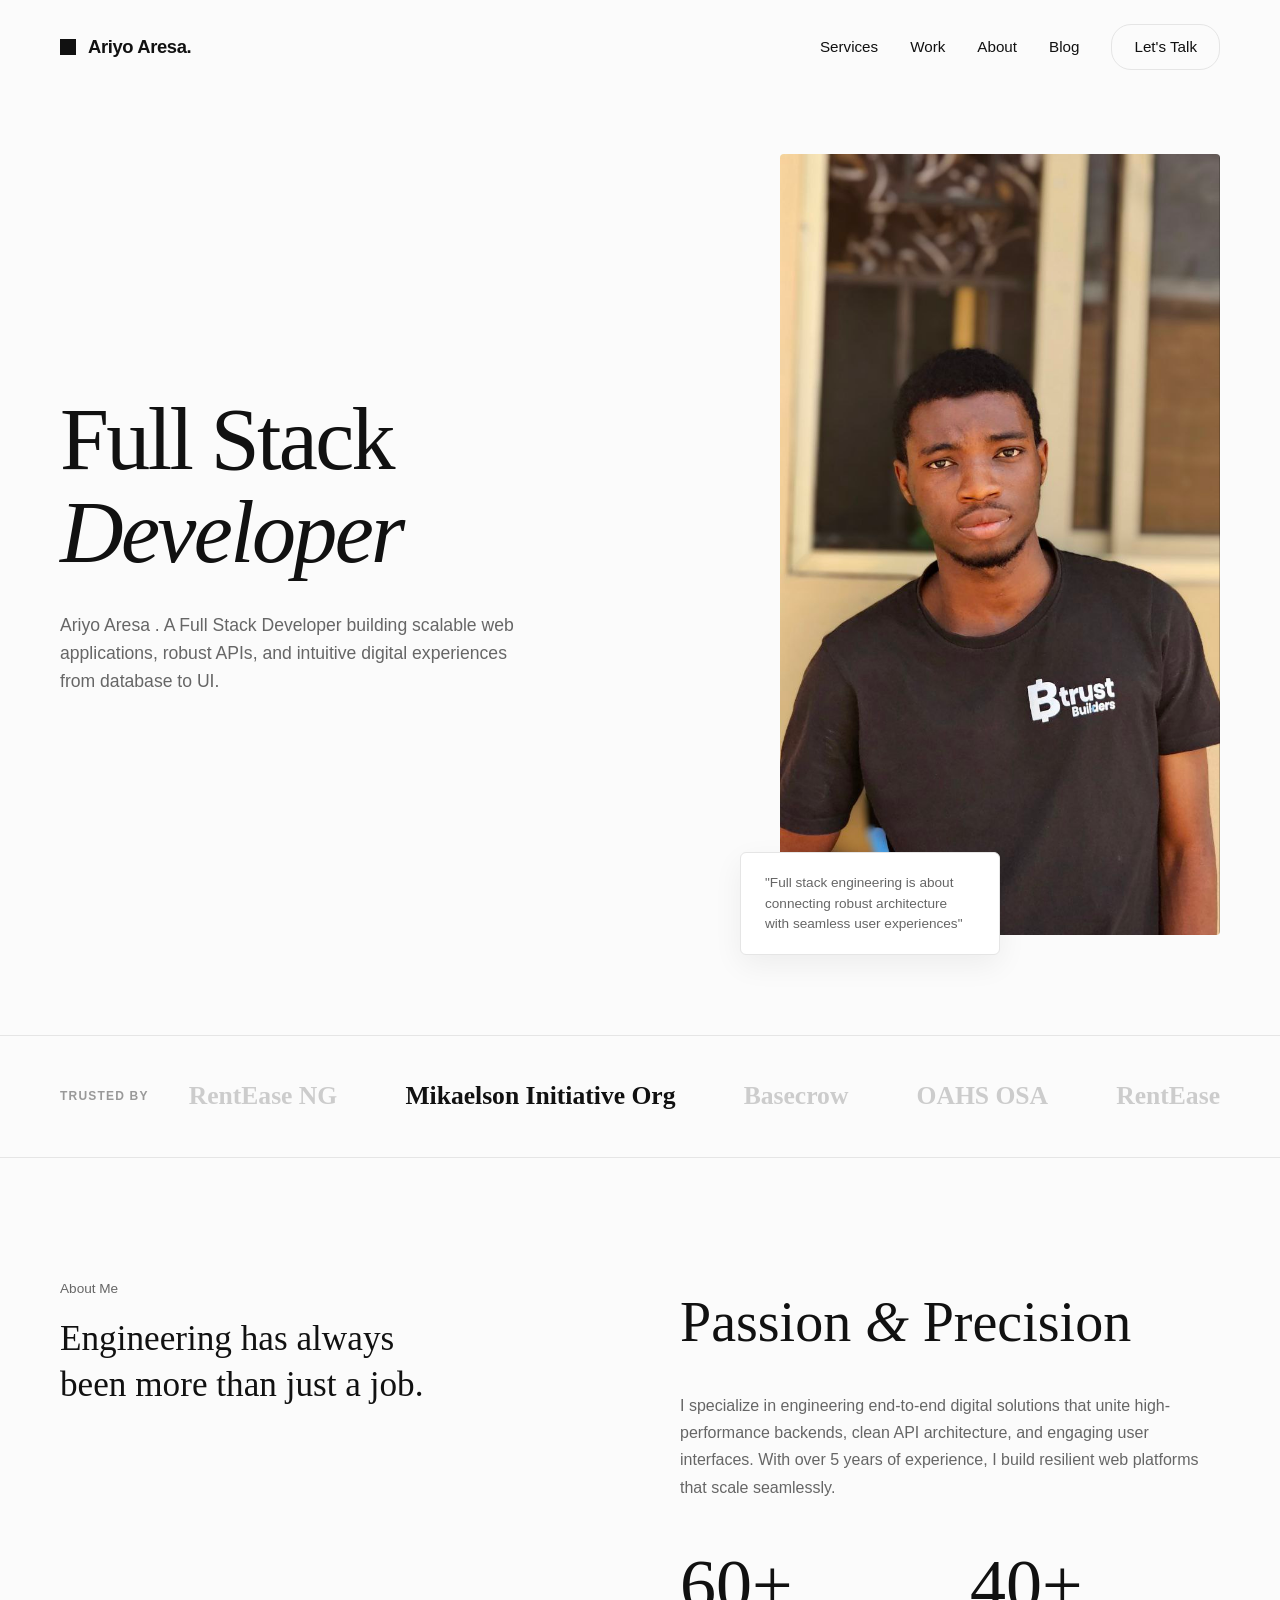
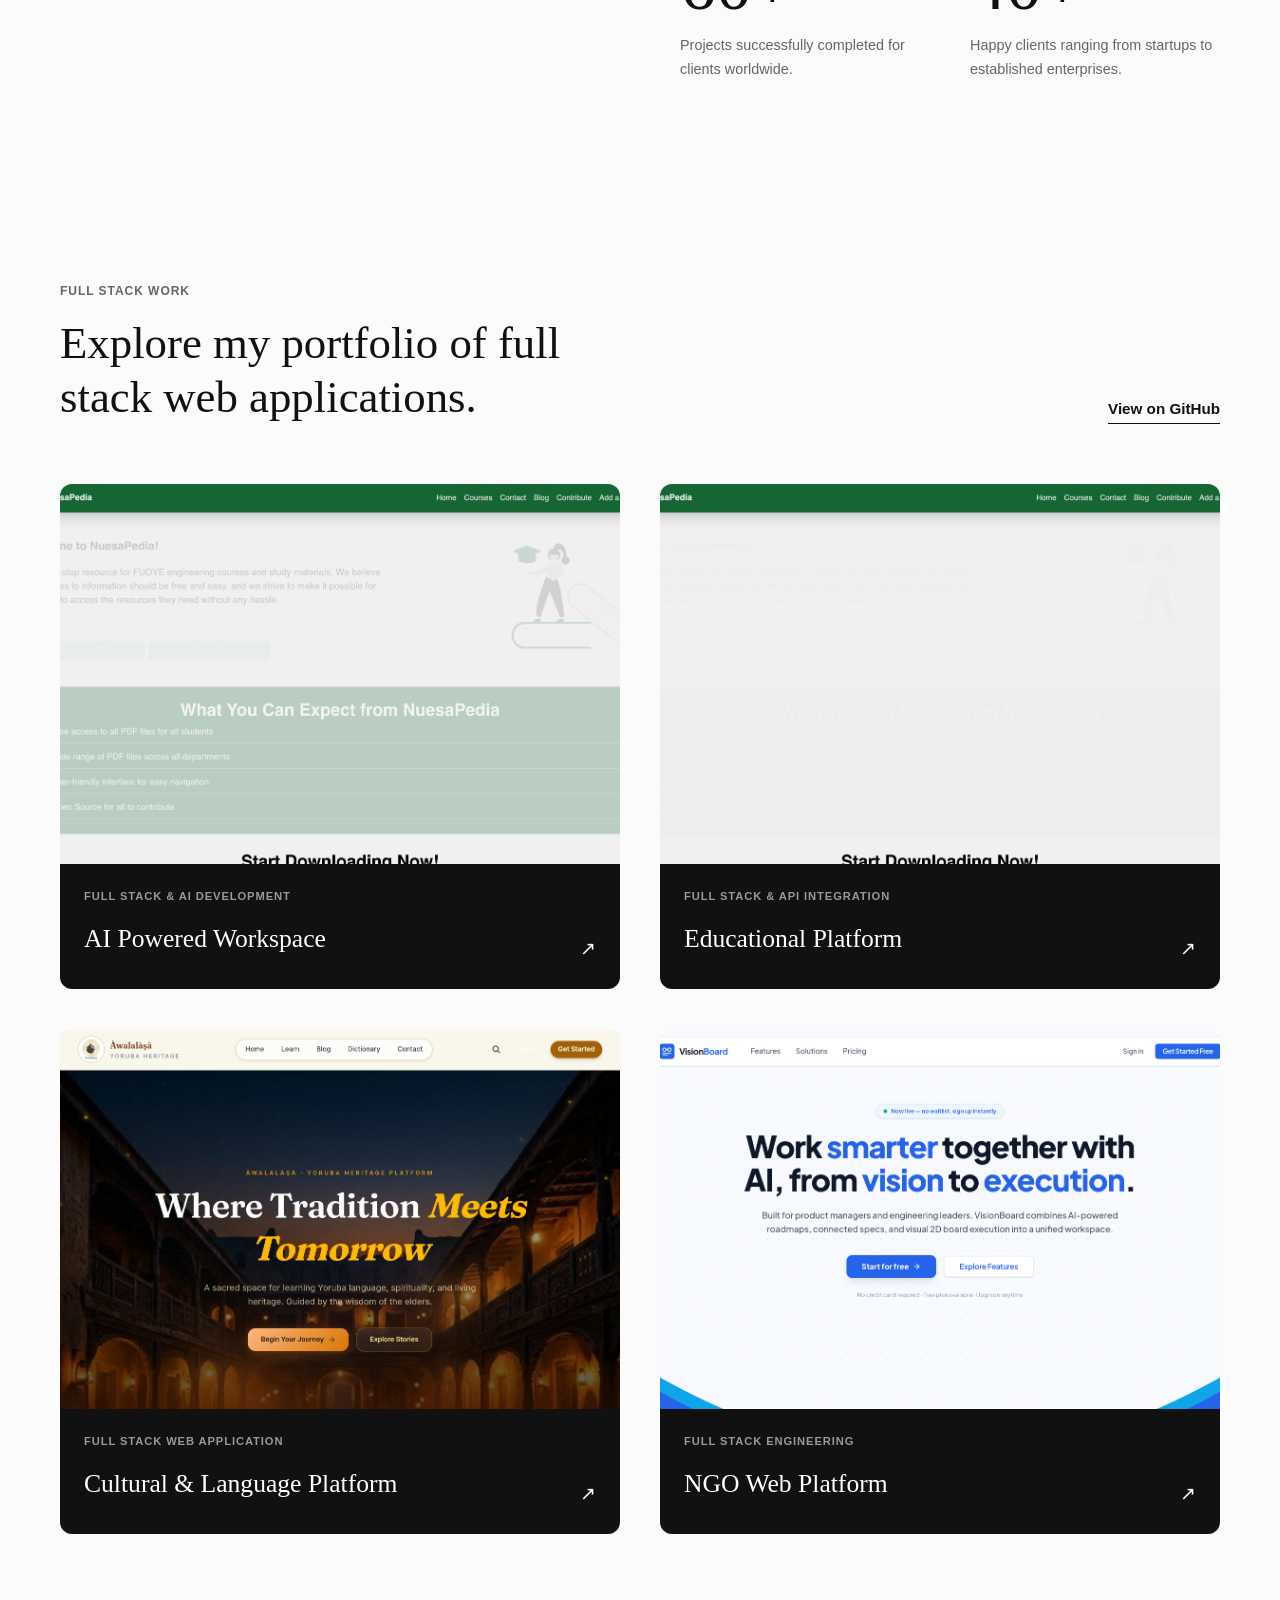
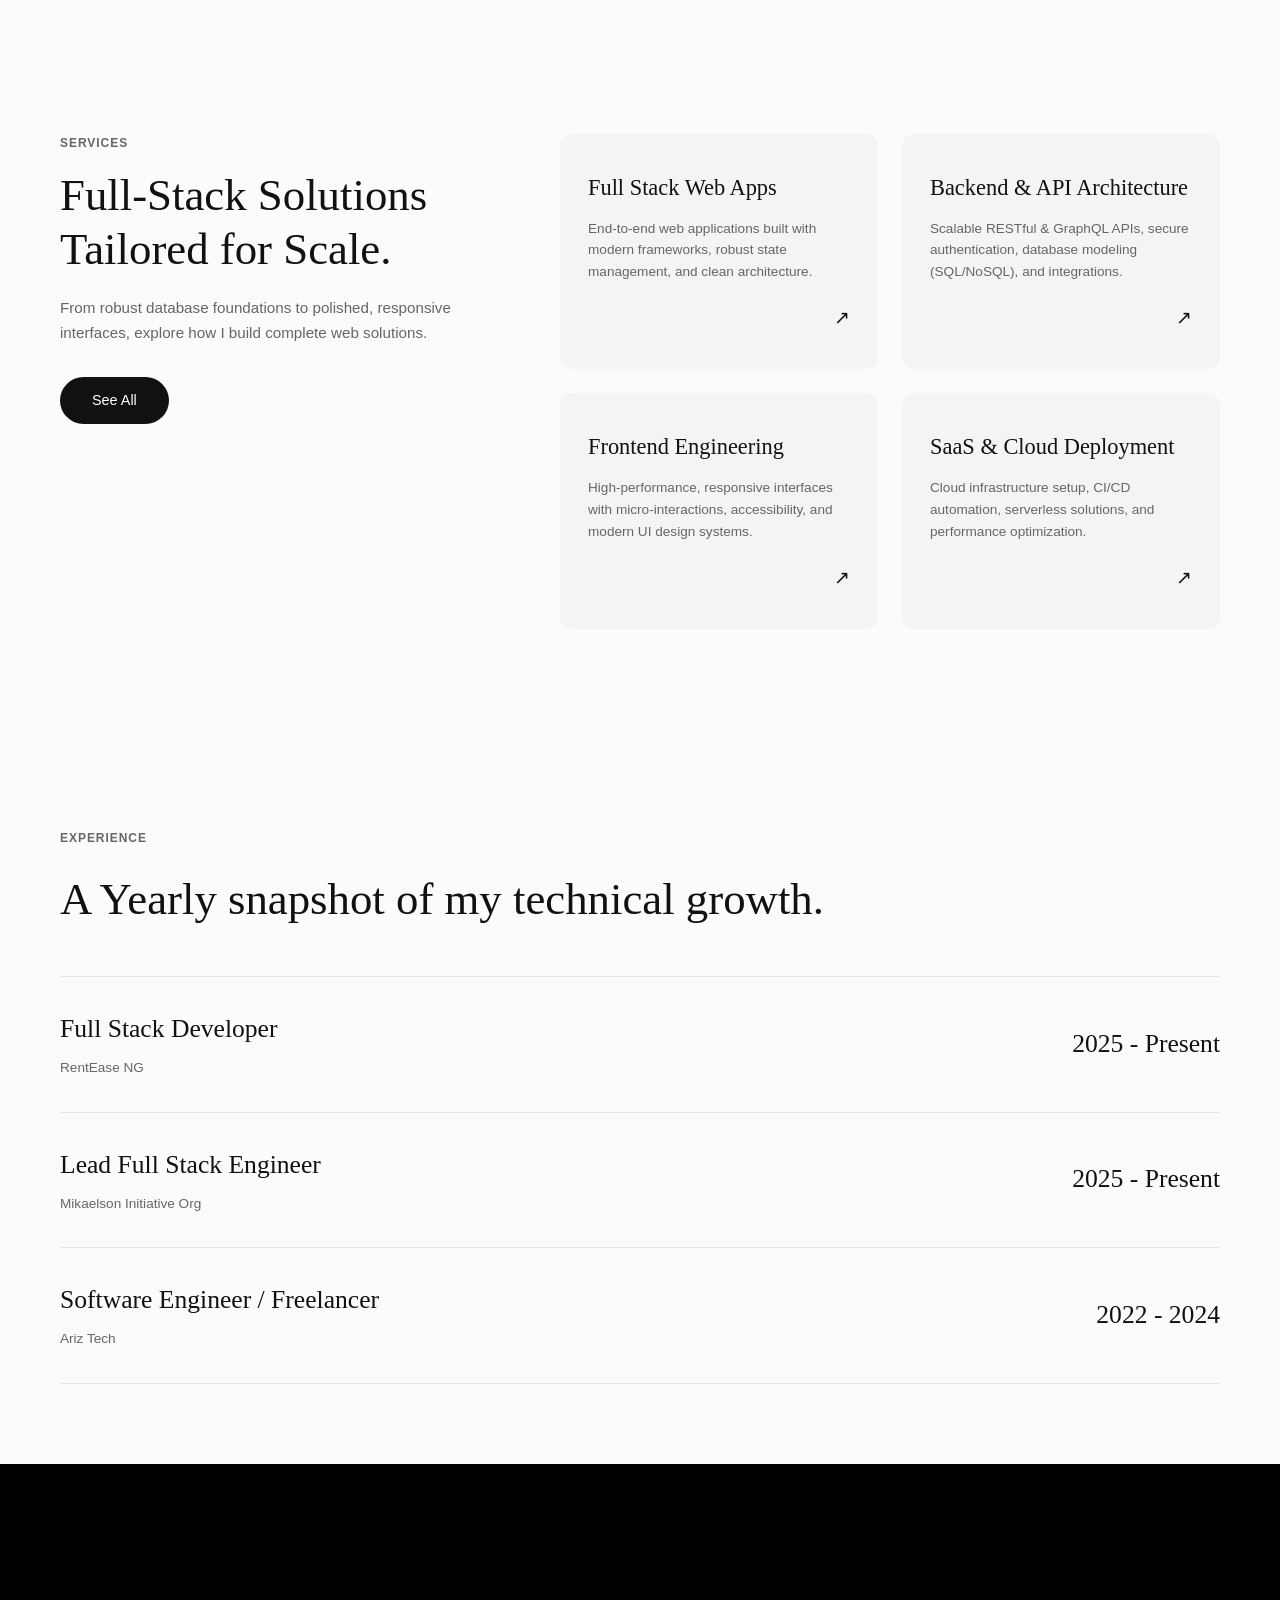
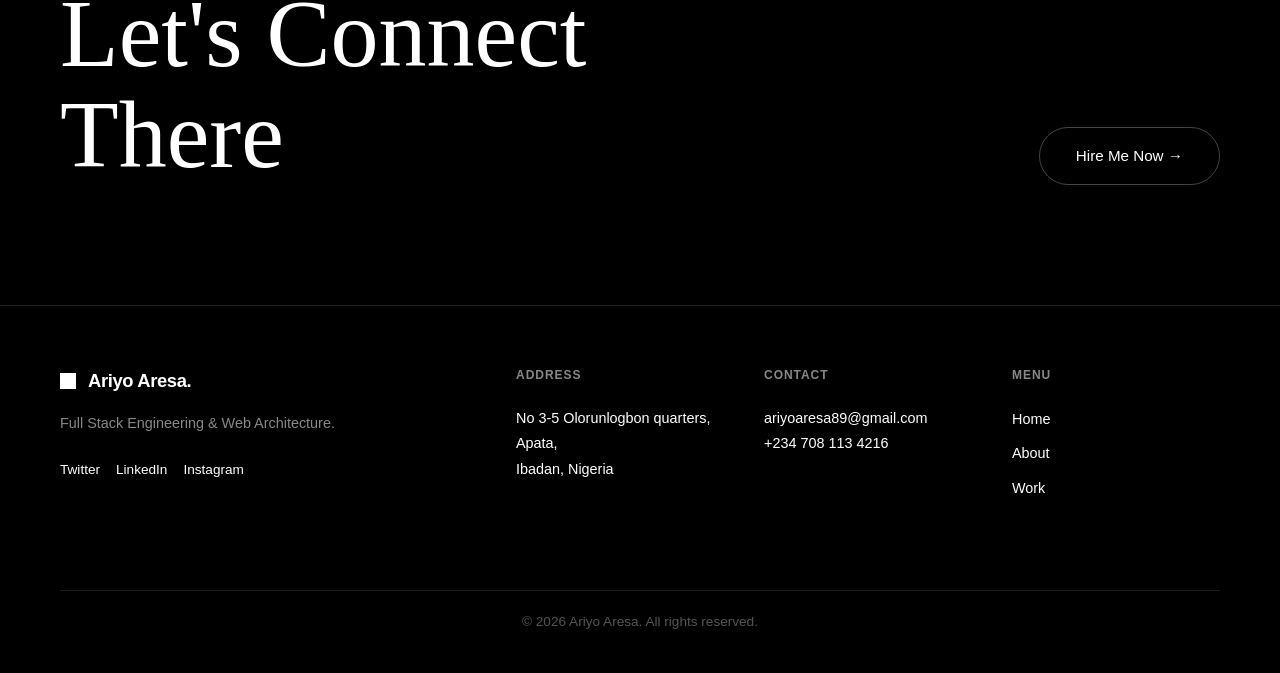
==== index.html @ c55df2e0 "Add files via upload" ====
<!DOCTYPE html>
<html lang="en">
<head>
    <meta charset="UTF-8">
    <meta name="viewport" content="width=device-width, initial-scale=1.0">
    <title>Ariyo Aresa - Full Stack Developer</title>
    <link rel="stylesheet" href="styles.css">
</head>
<body>

    <header class="navbar">
        <div class="logo">
            <span class="logo-box"></span>
            <span class="logo-text">Ariyo Aresa.</span>
        </div>
        <nav class="nav-links">
            <a href="#services">Services</a>
            <a href="#work">Work</a>
            <a href="#about">About</a>
            <a href="#blog">Blog</a>
            <a href="#contact" class="btn-talk">Let's Talk</a>
        </nav>
    </header>

    <main>
        <section class="hero-section">
            <div class="hero-text">
                <h1 class="hero-title">
                    Full Stack<br>
                    <em>Developer</em>
                </h1>
                <p class="hero-description">
                    Ariyo Aresa <span class="wave-emoji"></span>. A Full Stack Developer building scalable web applications, robust APIs, and intuitive digital experiences from database to UI.
                </p>
            </div>
            <div class="hero-image-container">
                <div class="image-wrapper">
                    <img src="images/images 7 (1).jpg" alt="Ariyo Aresa" class="hero-img">
                    <div class="quote-card">
                        <p>"Full stack engineering is about connecting robust architecture with seamless user experiences"</p>
                    </div>
                </div>
            </div>
        </section>

        <section class="trusted-section">
            <span class="section-label">TRUSTED BY</span>
            <div class="logos-ticker">
                <span class="client-logo">RentEase NG</span>
                <span class="client-logo active">Mikaelson Initiative Org</span>
                <span class="client-logo">Basecrow</span>
                <span class="client-logo">OAHS OSA</span>
                <span class="client-logo">RentEase</span>
            </div>
        </section>

        <section id="about" class="about-section">
            <div class="about-grid">
                <div class="about-left">
                    <span class="sub-tag">About Me</span>
                    <h2>Engineering has always been more than just a job.</h2>
                </div>
                <div class="about-right">
                    <h2 class="serif-heading">Passion <em>&</em> Precision</h2>
                    <p>I specialize in engineering end-to-end digital solutions that unite high-performance backends, clean API architecture, and engaging user interfaces. With over 5 years of experience, I build resilient web platforms that scale seamlessly.</p>
                    
                    <div class="stats-grid">
                        <div class="stat-item">
                            <h3>60+</h3>
                            <p>Projects successfully completed for clients worldwide.</p>
                        </div>
                        <div class="stat-item">
                            <h3>40+</h3>
                            <p>Happy clients ranging from startups to established enterprises.</p>
                        </div>
                    </div>
                </div>
            </div>
        </section>

        <section id="work" class="work-section">
            <div class="section-header">
                <div>
                    <span class="section-tag">FULL STACK WORK</span>
                    <h2 class="serif-title">Explore my portfolio of full stack web applications.</h2>
                </div>
                <a href="https://github.com" target="_blank" rel="noopener noreferrer" class="link-github">View on GitHub</a>
            </div>

            <div class="projects-grid">
                <article class="project-card">
                    <div class="project-preview">
                        <img src="images/images 7 (2).png" alt="AI Powered Workspace Preview">
                    </div>
                    <div class="project-info">
                        <span class="project-category">FULL STACK & AI DEVELOPMENT</span>
                        <div class="project-title-row">
                            <h3>AI Powered Workspace</h3>
                            <span class="arrow-icon">↗</span>
                        </div>
                    </div>
                </article>

                <article class="project-card">
                    <div class="project-preview">
                        <img src="images/images 7 (5).png" alt="Educational Platform Preview">
                    </div>
                    <div class="project-info">
                        <span class="project-category">FULL STACK & API INTEGRATION</span>
                        <div class="project-title-row">
                            <h3>Educational Platform</h3>
                            <span class="arrow-icon">↗</span>
                        </div>
                    </div>
                </article>

                <article class="project-card">
                    <div class="project-preview">
                        <img src="images/images 7 (3).png" alt="Cultural & Language Platform Preview">
                    </div>
                    <div class="project-info">
                        <span class="project-category">FULL STACK WEB APPLICATION</span>
                        <div class="project-title-row">
                            <h3>Cultural & Language Platform</h3>
                            <span class="arrow-icon">↗</span>
                        </div>
                    </div>
                </article>

                <article class="project-card">
                    <div class="project-preview">
                        <img src="images/images 7 (4).png" alt="NGO Web Platform Preview">
                    </div>
                    <div class="project-info">
                        <span class="project-category">FULL STACK ENGINEERING</span>
                        <div class="project-title-row">
                            <h3>NGO Web Platform</h3>
                            <span class="arrow-icon">↗</span>
                        </div>
                    </div>
                </article>
            </div>
        </section>

        <section id="services" class="services-section">
            <div class="services-sidebar">
                <span class="section-tag">SERVICES</span>
                <h2>Full-Stack Solutions Tailored for Scale.</h2>
                <p>From robust database foundations to polished, responsive interfaces, explore how I build complete web solutions.</p>
                <a href="#contact" class="btn-black">See All</a>
            </div>

            <div class="services-grid">
                <div class="service-card">
                    <h3>Full Stack Web Apps</h3>
                    <p>End-to-end web applications built with modern frameworks, robust state management, and clean architecture.</p>
                    <span class="arrow-icon">↗</span>
                </div>
                <div class="service-card">
                    <h3>Backend & API Architecture</h3>
                    <p>Scalable RESTful & GraphQL APIs, secure authentication, database modeling (SQL/NoSQL), and integrations.</p>
                    <span class="arrow-icon">↗</span>
                </div>
                <div class="service-card">
                    <h3>Frontend Engineering</h3>
                    <p>High-performance, responsive interfaces with micro-interactions, accessibility, and modern UI design systems.</p>
                    <span class="arrow-icon">↗</span>
                </div>
                <div class="service-card">
                    <h3>SaaS & Cloud Deployment</h3>
                    <p>Cloud infrastructure setup, CI/CD automation, serverless solutions, and performance optimization.</p>
                    <span class="arrow-icon">↗</span>
                </div>
            </div>
        </section>

        <section class="experience-section">
            <span class="section-tag">EXPERIENCE</span>
            <h2>A Yearly snapshot of my technical growth.</h2>

            <div class="experience-list">
                <div class="experience-item">
                    <div class="role-details">
                        <h3>Full Stack Developer</h3>
                        <span class="company">RentEase NG</span>
                    </div>
                    <div class="period">2025 - Present</div>
                </div>

                <div class="experience-item">
                    <div class="role-details">
                        <h3>Lead Full Stack Engineer</h3>
                        <span class="company">Mikaelson Initiative Org</span>
                    </div>
                    <div class="period">2025 - Present</div>
                </div>

                <div class="experience-item">
                    <div class="role-details">
                        <h3>Software Engineer / Freelancer</h3>
                        <span class="company">Ariz Tech</span>
                    </div>
                    <div class="period">2022 - 2024</div>
                </div>
            </div>
        </section>

        <section id="contact" class="cta-section">
            <div class="cta-content">
                <h2>Let's Connect<br>There</h2>
                <a href="mailto:ariyoaresa89@gmail.com" class="btn-outline-light">Hire Me Now &rarr;</a>
            </div>
        </section>
    </main>

    <footer class="footer">
        <div class="footer-grid">
            <div class="footer-brand">
                <div class="logo">
                    <span class="logo-box white"></span>
                    <span class="logo-text white">Ariyo Aresa.</span>
                </div>
                <p>Full Stack Engineering & Web Architecture.</p>
                <div class="social-links">
                    <a href="https://twitter.com" target="_blank" rel="noopener noreferrer">Twitter</a>
                    <a href="https://linkedin.com" target="_blank" rel="noopener noreferrer">LinkedIn</a>
                    <a href="https://instagram.com" target="_blank" rel="noopener noreferrer">Instagram</a>
                </div>
            </div>

            <div class="footer-column">
                <h4>ADDRESS</h4>
                <p>No 3-5 Olorunlogbon quarters, Apata,<br>Ibadan, Nigeria</p>
            </div>

            <div class="footer-column">
                <h4>CONTACT</h4>
                <p><a href="mailto:ariyoaresa89@gmail.com">ariyoaresa89@gmail.com</a></p>
                <p><a href="tel:+2347081134216">+234 708 113 4216</a></p>
            </div>

            <div class="footer-column">
                <h4>MENU</h4>
                <ul>
                    <li><a href="#">Home</a></li>
                    <li><a href="#about">About</a></li>
                    <li><a href="#work">Work</a></li>
                </ul>
            </div>
        </div>

        <div class="footer-bottom">
            <p>&copy; 2026 Ariyo Aresa. All rights reserved.</p>
        </div>
    </footer>

</body>
</html>
---- styles.css ----
*, *::before, *::after {
    margin: 0;
    padding: 0;
    box-sizing: border-box;
}

:root {
    --bg-main: #fbfbfb;
    --bg-card: #ffffff;
    --bg-dark: #000000;
    --text-primary: #111111;
    --text-muted: #666666;
    --text-light: #999999;
    --border-color: #e5e5e5;
    --font-sans: -apple-system, BlinkMacSystemFont, "Segoe UI", Roboto, Helvetica, Arial, sans-serif;
    --font-serif: "Playfair Display", Georgia, "Times New Roman", serif;
}

html {
    scroll-behavior: smooth;
}

body {
    background-color: var(--bg-main);
    color: var(--text-primary);
    font-family: var(--font-sans);
    line-height: 1.6;
    -webkit-font-smoothing: antialiased;
}

.navbar {
    display: flex;
    justify-content: space-between;
    align-items: center;
    padding: 24px 60px;
    background-color: var(--bg-main);
    position: sticky;
    top: 0;
    z-index: 100;
}

.logo {
    display: flex;
    align-items: center;
    gap: 12px;
}

.logo-box {
    width: 16px;
    height: 16px;
    background-color: var(--text-primary);
    display: inline-block;
}

.logo-box.white {
    background-color: #ffffff;
}

.logo-text {
    font-size: 1.15rem;
    font-weight: 700;
    letter-spacing: -0.02em;
}

.logo-text.white {
    color: #ffffff;
}

.nav-links {
    display: flex;
    align-items: center;
    gap: 32px;
}

.nav-links a {
    text-decoration: none;
    color: var(--text-primary);
    font-size: 0.95rem;
    font-weight: 500;
    transition: opacity 0.2s ease;
}

.nav-links a:hover {
    opacity: 0.6;
}

.btn-talk {
    border: 1px solid var(--border-color);
    padding: 10px 22px;
    border-radius: 20px;
    background-color: transparent;
}

.btn-talk:hover {
    background-color: var(--text-primary);
    color: #ffffff !important;
}

.hero-section {
    display: grid;
    grid-template-columns: 1.1fr 0.9fr;
    gap: 40px;
    padding: 60px 60px 100px 60px;
    align-items: center;
}

.hero-title {
    font-family: var(--font-serif);
    font-size: 5.5rem;
    line-height: 1.05;
    font-weight: 400;
    letter-spacing: -0.03em;
    margin-bottom: 32px;
}

.hero-title em {
    font-style: italic;
}

.hero-description {
    font-size: 1.1rem;
    color: var(--text-muted);
    max-width: 460px;
    line-height: 1.6;
}

.hero-image-container {
    position: relative;
    display: flex;
    justify-content: flex-end;
}

.image-wrapper {
    position: relative;
    width: 100%;
    max-width: 440px;
}

.hero-img {
    width: 100%;
    height: auto;
    border-radius: 4px;
    object-fit: cover;
    display: block;
}

.quote-card {
    position: absolute;
    bottom: -20px;
    left: -40px;
    background-color: #ffffff;
    padding: 20px 24px;
    border-radius: 6px;
    max-width: 260px;
    box-shadow: 0 10px 30px rgba(0,0,0,0.06);
    border: 1px solid var(--border-color);
}

.quote-card p {
    font-size: 0.85rem;
    color: var(--text-muted);
    line-height: 1.5;
}

.trusted-section {
    padding: 40px 60px;
    border-top: 1px solid var(--border-color);
    border-bottom: 1px solid var(--border-color);
    display: flex;
    align-items: center;
    gap: 40px;
    overflow-x: hidden;
}

.section-label {
    font-size: 0.75rem;
    font-weight: 600;
    color: var(--text-light);
    letter-spacing: 0.1em;
    white-space: nowrap;
}

.logos-ticker {
    display: flex;
    align-items: center;
    justify-content: space-between;
    width: 100%;
    gap: 30px;
}

.client-logo {
    font-family: var(--font-serif);
    font-size: 1.6rem;
    color: #cccccc;
    font-weight: 700;
    white-space: nowrap;
}

.client-logo.active {
    color: var(--text-primary);
}

.about-section {
    padding: 120px 60px;
}

.about-grid {
    display: grid;
    grid-template-columns: 1fr 1fr;
    gap: 80px;
}

.sub-tag {
    font-size: 0.85rem;
    color: var(--text-muted);
    display: block;
    margin-bottom: 16px;
}

.about-left h2 {
    font-family: var(--font-serif);
    font-size: 2.2rem;
    font-weight: 400;
    line-height: 1.3;
    max-width: 380px;
}

.about-right .serif-heading {
    font-family: var(--font-serif);
    font-size: 3.5rem;
    font-weight: 400;
    margin-bottom: 24px;
}

.about-right p {
    color: var(--text-muted);
    font-size: 1rem;
    line-height: 1.7;
    margin-bottom: 48px;
}

.stats-grid {
    display: grid;
    grid-template-columns: 1fr 1fr;
    gap: 40px;
}

.stat-item h3 {
    font-family: var(--font-serif);
    font-size: 4.5rem;
    font-weight: 400;
    line-height: 1;
    margin-bottom: 12px;
}

.stat-item p {
    font-size: 0.9rem;
    color: var(--text-muted);
    margin-bottom: 0;
}

.work-section {
    padding: 80px 60px;
}

.section-tag {
    font-size: 0.75rem;
    font-weight: 700;
    letter-spacing: 0.08em;
    color: var(--text-muted);
    display: block;
    margin-bottom: 16px;
}

.section-header {
    display: flex;
    justify-content: space-between;
    align-items: flex-end;
    margin-bottom: 60px;
}

.serif-title {
    font-family: var(--font-serif);
    font-size: 2.8rem;
    font-weight: 400;
    max-width: 550px;
    line-height: 1.2;
}

.link-github {
    color: var(--text-primary);
    text-decoration: none;
    font-weight: 600;
    font-size: 0.95rem;
    border-bottom: 1px solid var(--text-primary);
    padding-bottom: 2px;
}

.projects-grid {
    display: grid;
    grid-template-columns: 1fr 1fr;
    gap: 40px;
}

.project-card {
    background-color: #eaeaea;
    border-radius: 12px;
    overflow: hidden;
    cursor: pointer;
    transition: transform 0.3s ease;
}

.project-card:hover {
    transform: translateY(-4px);
}

.project-preview {
    width: 100%;
    height: 380px;
    background-color: #d1d1d1;
}

.project-preview img {
    width: 100%;
    height: 100%;
    object-fit: cover;
}

.project-info {
    padding: 24px;
    background-color: #111111;
    color: #ffffff;
}

.project-category {
    font-size: 0.7rem;
    font-weight: 600;
    letter-spacing: 0.08em;
    color: #999999;
    display: block;
    margin-bottom: 8px;
}

.project-title-row {
    display: flex;
    justify-content: space-between;
    align-items: center;
}

.project-title-row h3 {
    font-family: var(--font-serif);
    font-size: 1.6rem;
    font-weight: 400;
}

.services-section {
    padding: 120px 60px;
    display: grid;
    grid-template-columns: 0.8fr 1.2fr;
    gap: 60px;
}

.services-sidebar h2 {
    font-family: var(--font-serif);
    font-size: 2.8rem;
    font-weight: 400;
    line-height: 1.2;
    margin-bottom: 20px;
}

.services-sidebar p {
    color: var(--text-muted);
    margin-bottom: 32px;
    font-size: 0.95rem;
}

.btn-black {
    display: inline-block;
    background-color: var(--text-primary);
    color: #ffffff;
    padding: 12px 32px;
    border-radius: 24px;
    text-decoration: none;
    font-size: 0.9rem;
    font-weight: 500;
}

.services-grid {
    display: grid;
    grid-template-columns: 1fr 1fr;
    gap: 24px;
}

.service-card {
    background-color: #f4f4f4;
    padding: 36px 28px;
    border-radius: 12px;
    position: relative;
    display: flex;
    flex-direction: column;
    justify-content: space-between;
    min-height: 200px;
}

.service-card h3 {
    font-family: var(--font-serif);
    font-size: 1.4rem;
    font-weight: 400;
    margin-bottom: 12px;
}

.service-card p {
    font-size: 0.85rem;
    color: var(--text-muted);
    line-height: 1.6;
}

.arrow-icon {
    align-self: flex-end;
    font-size: 1.2rem;
    margin-top: 20px;
}

.experience-section {
    padding: 80px 60px;
}

.experience-section h2 {
    font-family: var(--font-serif);
    font-size: 2.8rem;
    font-weight: 400;
    margin-bottom: 40px;
}

.experience-list {
    border-top: 1px solid var(--border-color);
}

.experience-item {
    display: flex;
    justify-content: space-between;
    align-items: center;
    padding: 32px 0;
    border-bottom: 1px solid var(--border-color);
}

.experience-item h3 {
    font-family: var(--font-serif);
    font-size: 1.6rem;
    font-weight: 400;
    margin-bottom: 4px;
}

.experience-item .company {
    font-size: 0.85rem;
    color: var(--text-muted);
}

.experience-item .period {
    font-family: var(--font-serif);
    font-size: 1.6rem;
    font-weight: 400;
}

.cta-section {
    background-color: var(--bg-dark);
    color: #ffffff;
    padding: 120px 60px;
}

.cta-content {
    display: flex;
    justify-content: space-between;
    align-items: flex-end;
}

.cta-content h2 {
    font-family: var(--font-serif);
    font-size: 6rem;
    font-weight: 400;
    line-height: 1.05;
}

.btn-outline-light {
    border: 1px solid #444444;
    color: #ffffff;
    padding: 16px 36px;
    border-radius: 30px;
    text-decoration: none;
    font-size: 0.95rem;
    transition: border-color 0.2s ease;
}

.btn-outline-light:hover {
    border-color: #ffffff;
}

.footer {
    background-color: var(--bg-dark);
    color: #ffffff;
    padding: 60px 60px 40px 60px;
    border-top: 1px solid #222222;
}

.footer-grid {
    display: grid;
    grid-template-columns: 2fr 1fr 1fr 1fr;
    gap: 40px;
    margin-bottom: 80px;
}

.footer-brand p {
    color: #888888;
    font-size: 0.9rem;
    margin: 16px 0 24px 0;
}

.social-links {
    display: flex;
    gap: 16px;
}

.social-links a {
    color: #ffffff;
    text-decoration: none;
    font-size: 0.85rem;
}

.footer-column h4 {
    font-size: 0.75rem;
    letter-spacing: 0.08em;
    color: #888888;
    margin-bottom: 20px;
}

.footer-column p, 
.footer-column a {
    color: #ffffff;
    text-decoration: none;
    font-size: 0.9rem;
    line-height: 1.8;
}

.footer-column ul {
    list-style: none;
}

.footer-column ul li {
    margin-bottom: 8px;
}

.footer-bottom {
    text-align: center;
    color: #555555;
    font-size: 0.85rem;
    padding-top: 20px;
    border-top: 1px solid #1a1a1a;
}

@media (max-width: 992px) {
    .hero-section,
    .about-grid,
    .services-section {
        grid-template-columns: 1fr;
    }

    .hero-title {
        font-size: 4rem;
    }

    .projects-grid,
    .services-grid {
        grid-template-columns: 1fr;
    }

    .cta-content {
        flex-direction: column;
        align-items: flex-start;
        gap: 40px;
    }

    .cta-content h2 {
        font-size: 4rem;
    }

    .footer-grid {
        grid-template-columns: 1fr 1fr;
    }
}

@media (max-width: 600px) {
    .navbar,
    .hero-section,
    .trusted-section,
    .about-section,
    .work-section,
    .services-section,
    .experience-section,
    .cta-section,
    .footer {
        padding-left: 20px;
        padding-right: 20px;
    }

    .nav-links {
        display: none;
    }

    .hero-title {
        font-size: 3rem;
    }

    .footer-grid {
        grid-template-columns: 1fr;
    }
}
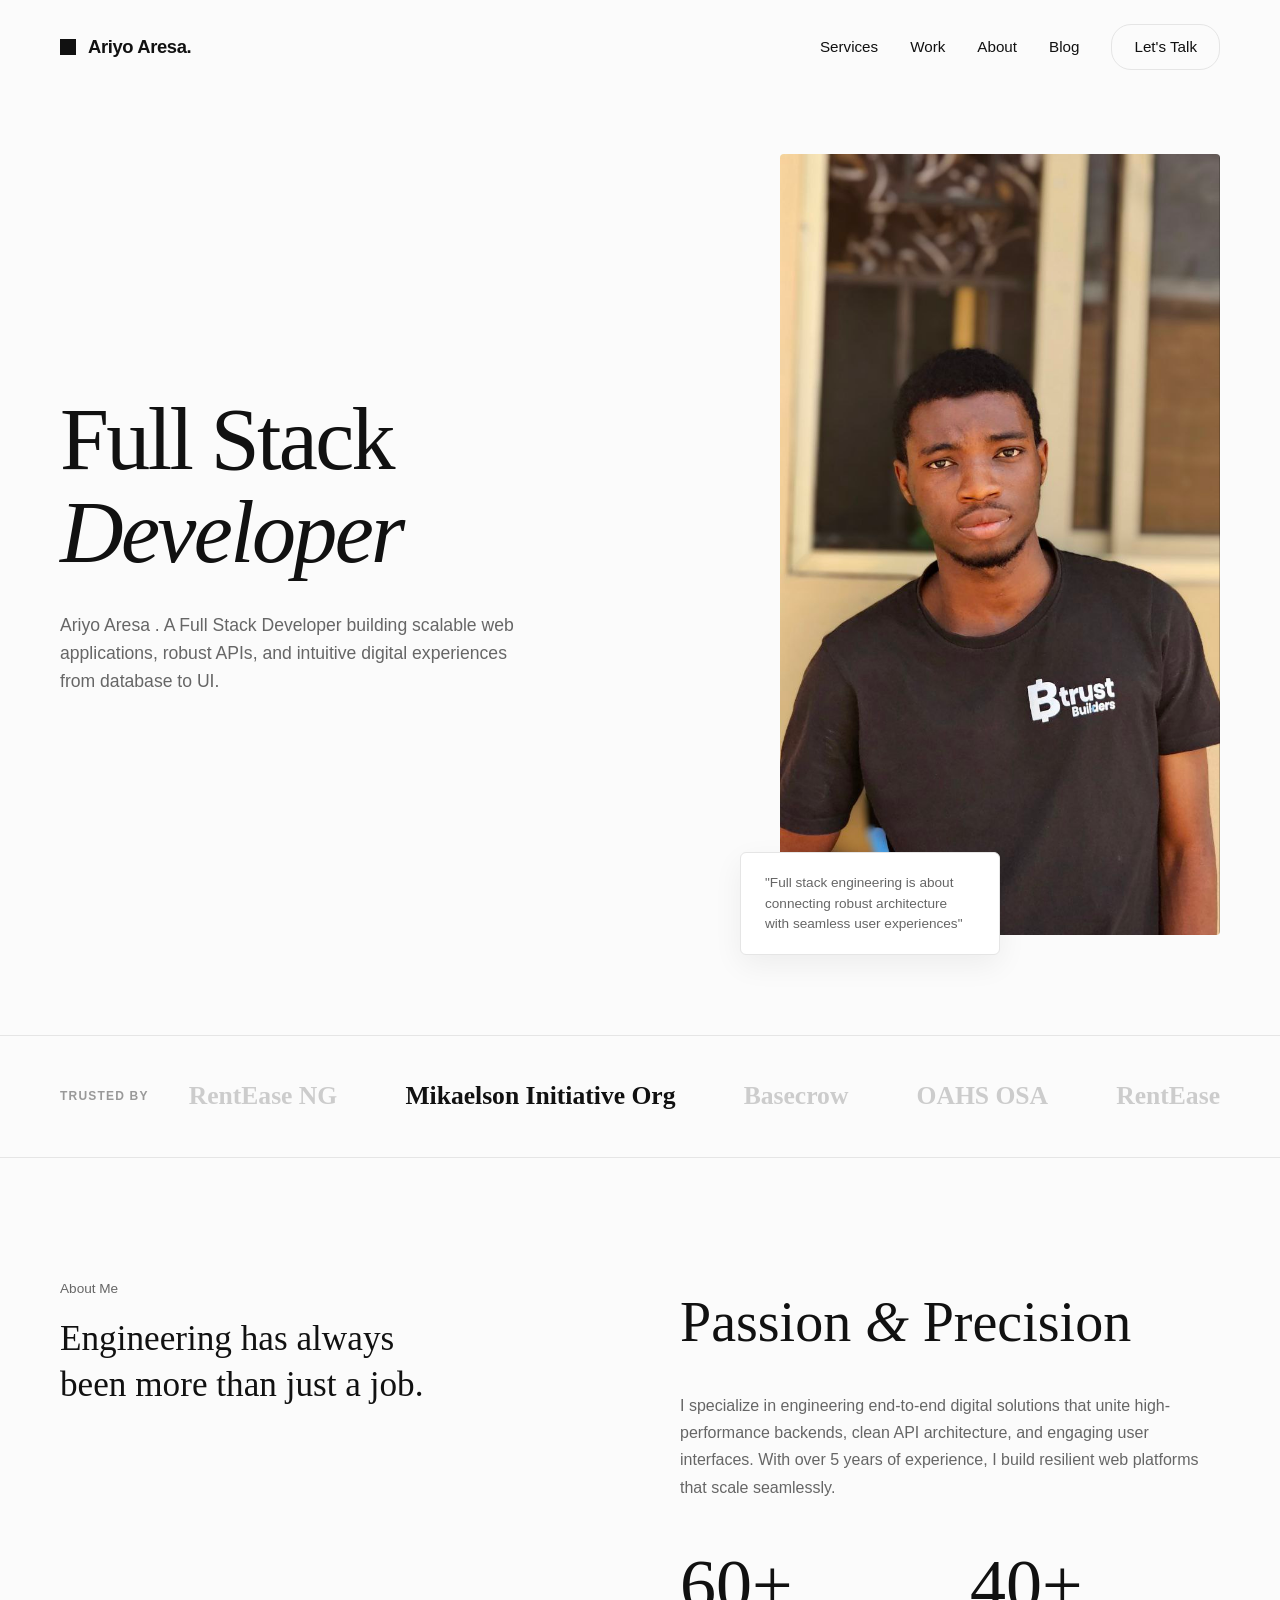
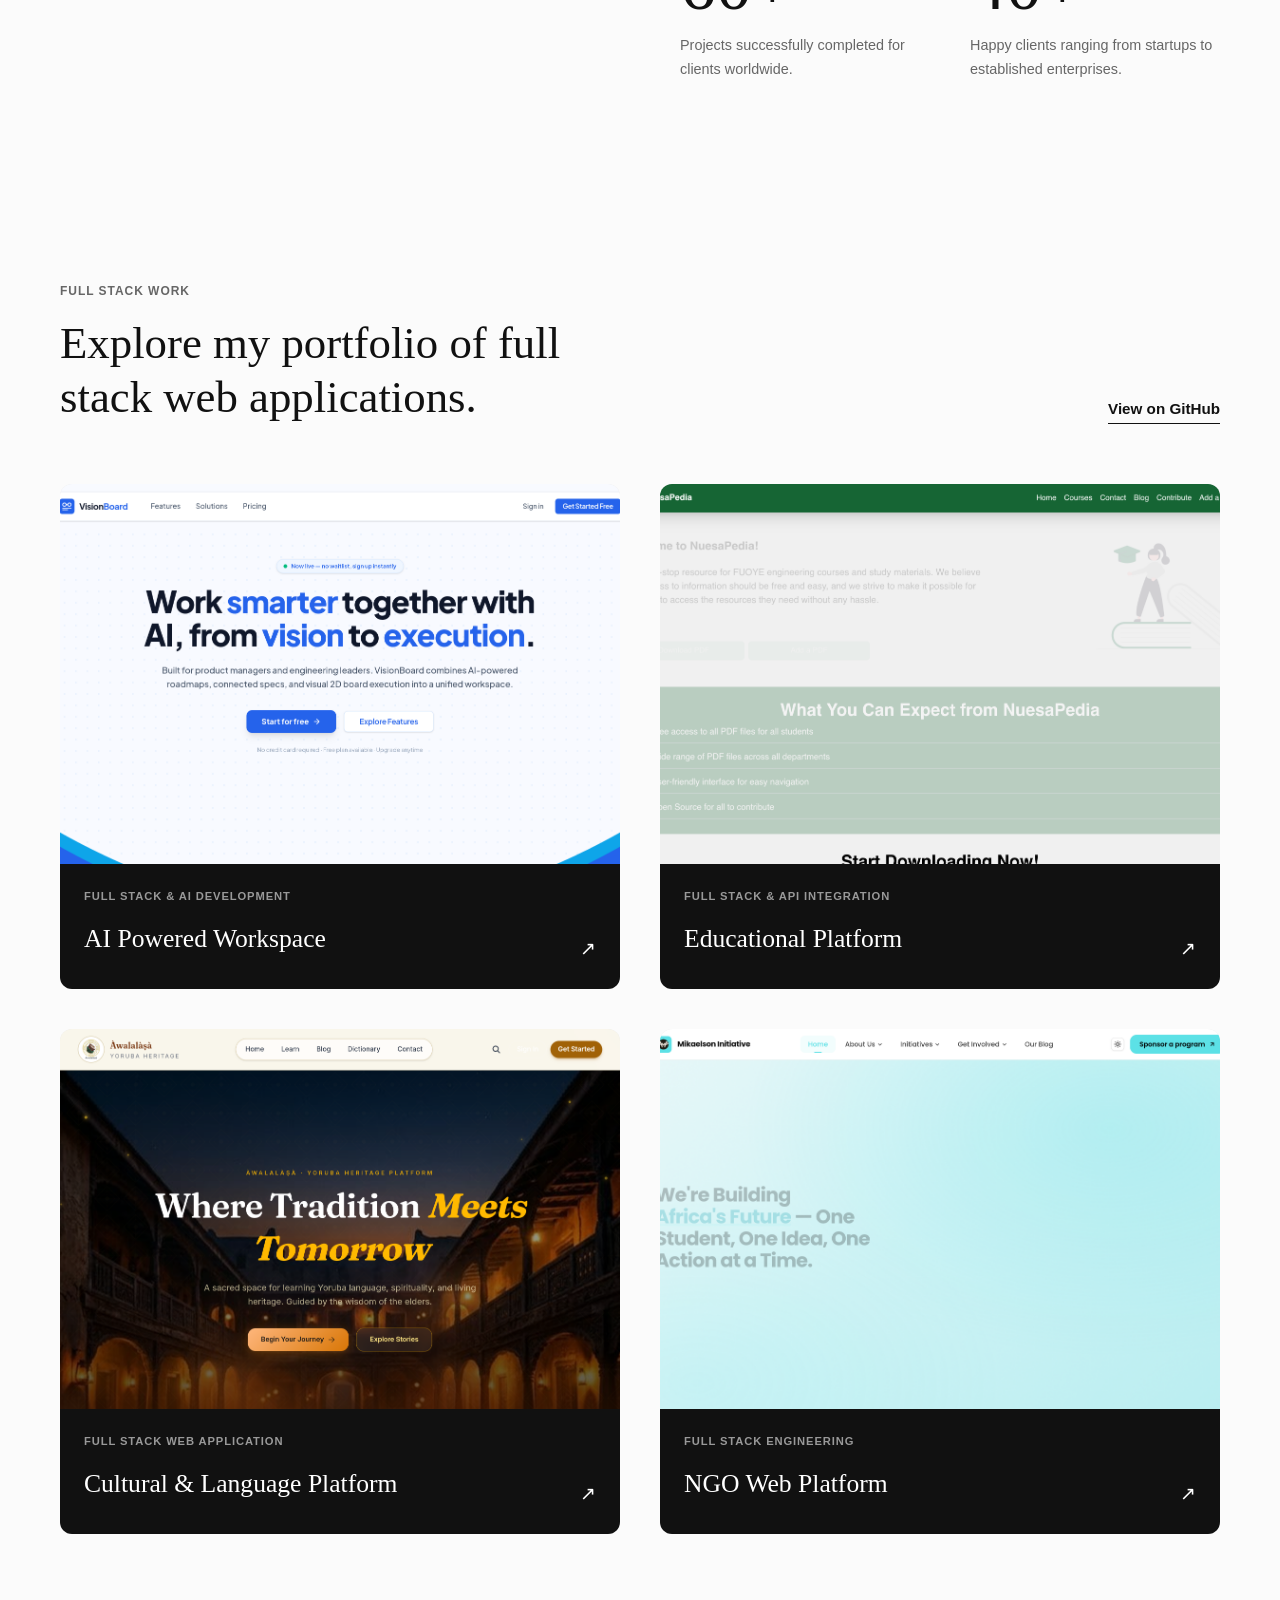
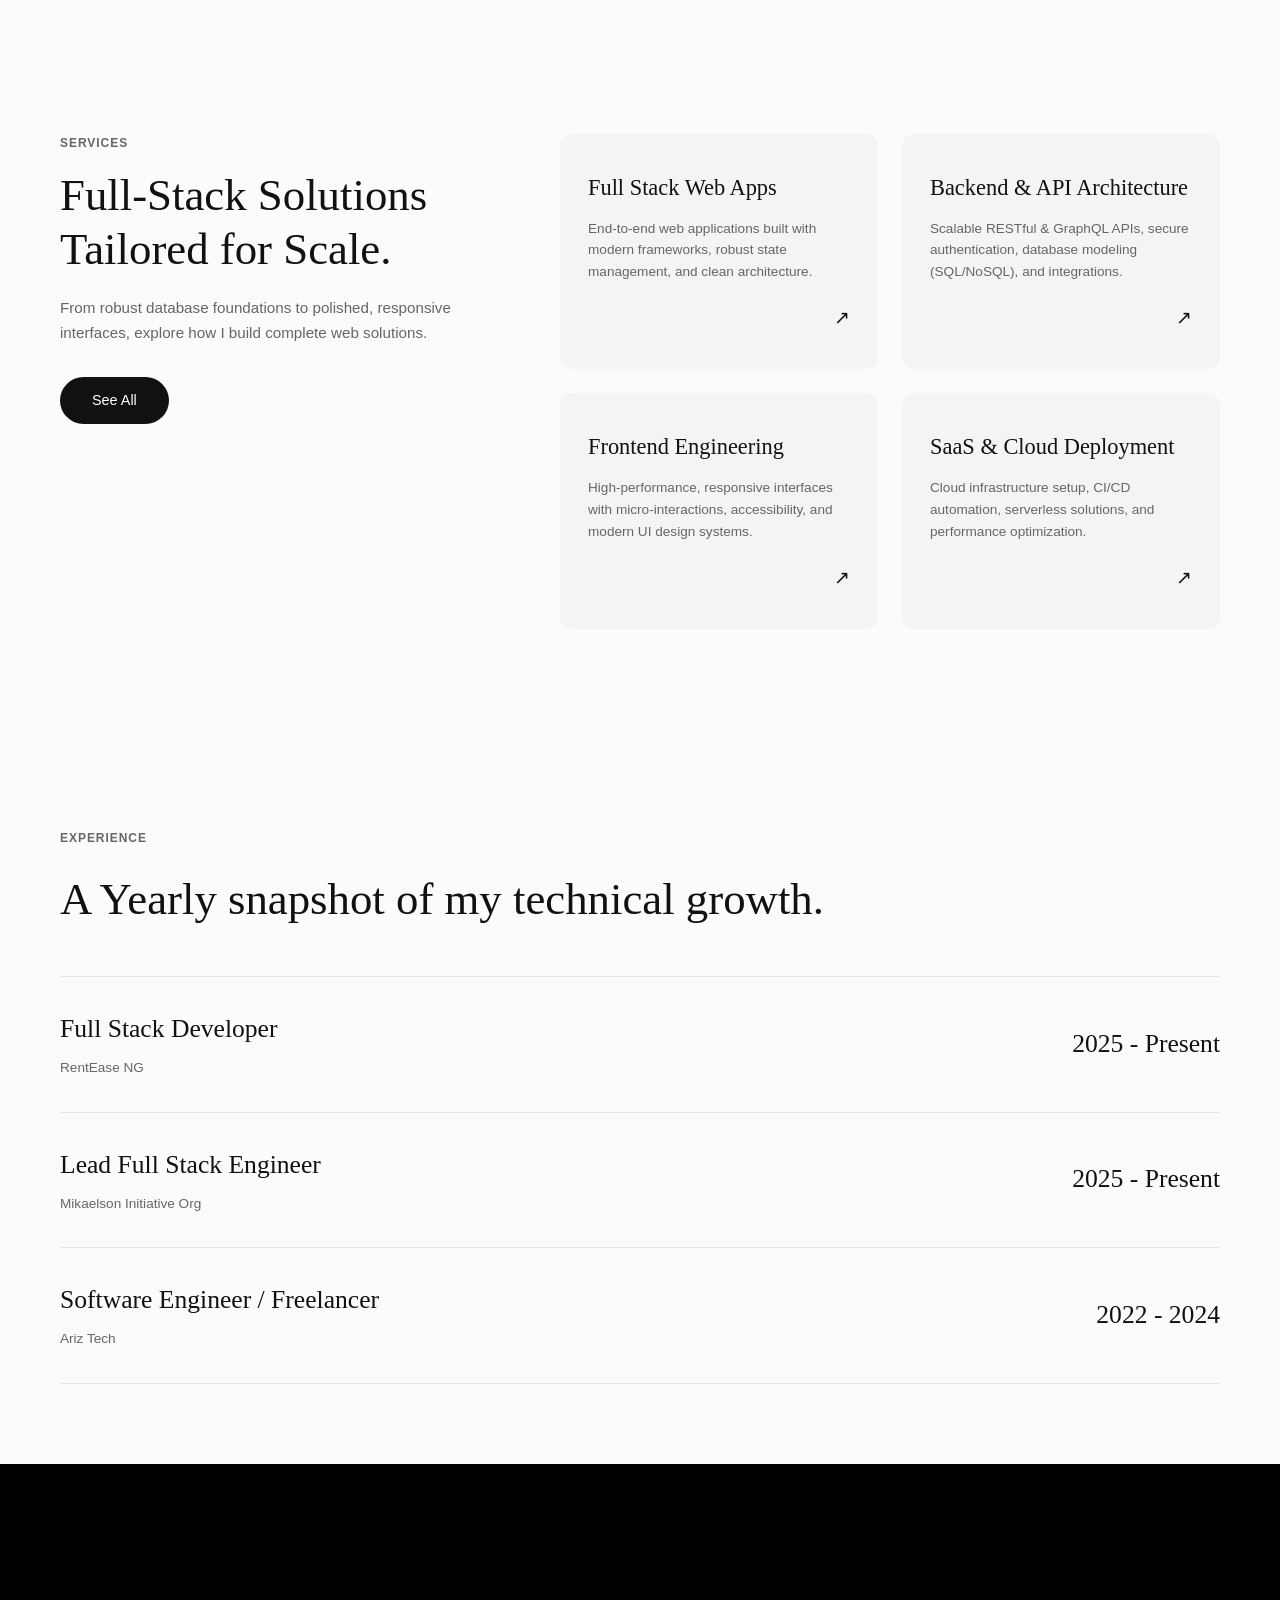
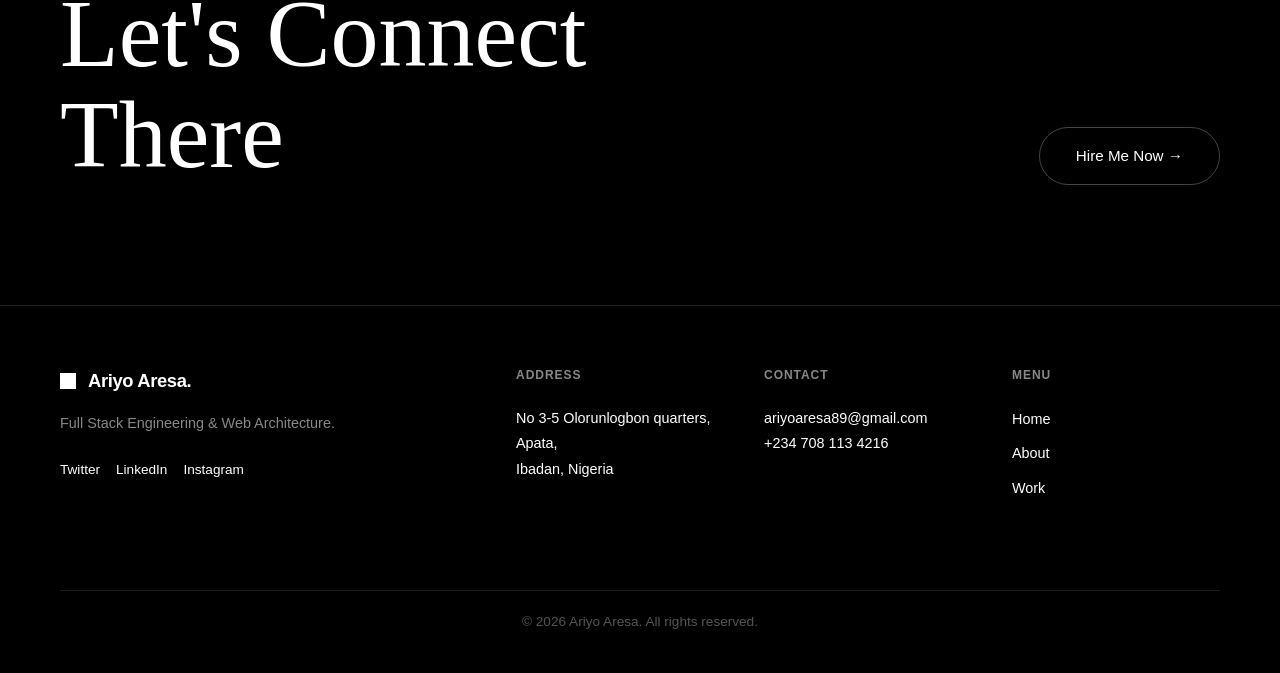
==== commit f7828688: "Update index.html" ====
--- a/index.html
+++ b/index.html
@@ -90,7 +90,7 @@
             <div class="projects-grid">
                 <article class="project-card">
                     <div class="project-preview">
-                        <img src="images/images 7 (2).png" alt="AI Powered Workspace Preview">
+                        <img src="images/images 7 (1).png" alt="AI Powered Workspace Preview">
                     </div>
                     <div class="project-info">
                         <span class="project-category">FULL STACK & AI DEVELOPMENT</span>
@@ -103,7 +103,7 @@
 
                 <article class="project-card">
                     <div class="project-preview">
-                        <img src="images/images 7 (5).png" alt="Educational Platform Preview">
+                        <img src="images/images 7 (2).png" alt="Educational Platform Preview">
                     </div>
                     <div class="project-info">
                         <span class="project-category">FULL STACK & API INTEGRATION</span>
@@ -129,7 +129,7 @@
 
                 <article class="project-card">
                     <div class="project-preview">
-                        <img src="images/images 7 (4).png" alt="NGO Web Platform Preview">
+                        <img src="images/image 4.png" alt="NGO Web Platform Preview">
                     </div>
                     <div class="project-info">
                         <span class="project-category">FULL STACK ENGINEERING</span>
@@ -255,4 +255,4 @@
     </footer>
 
 </body>
-</html>+</html>
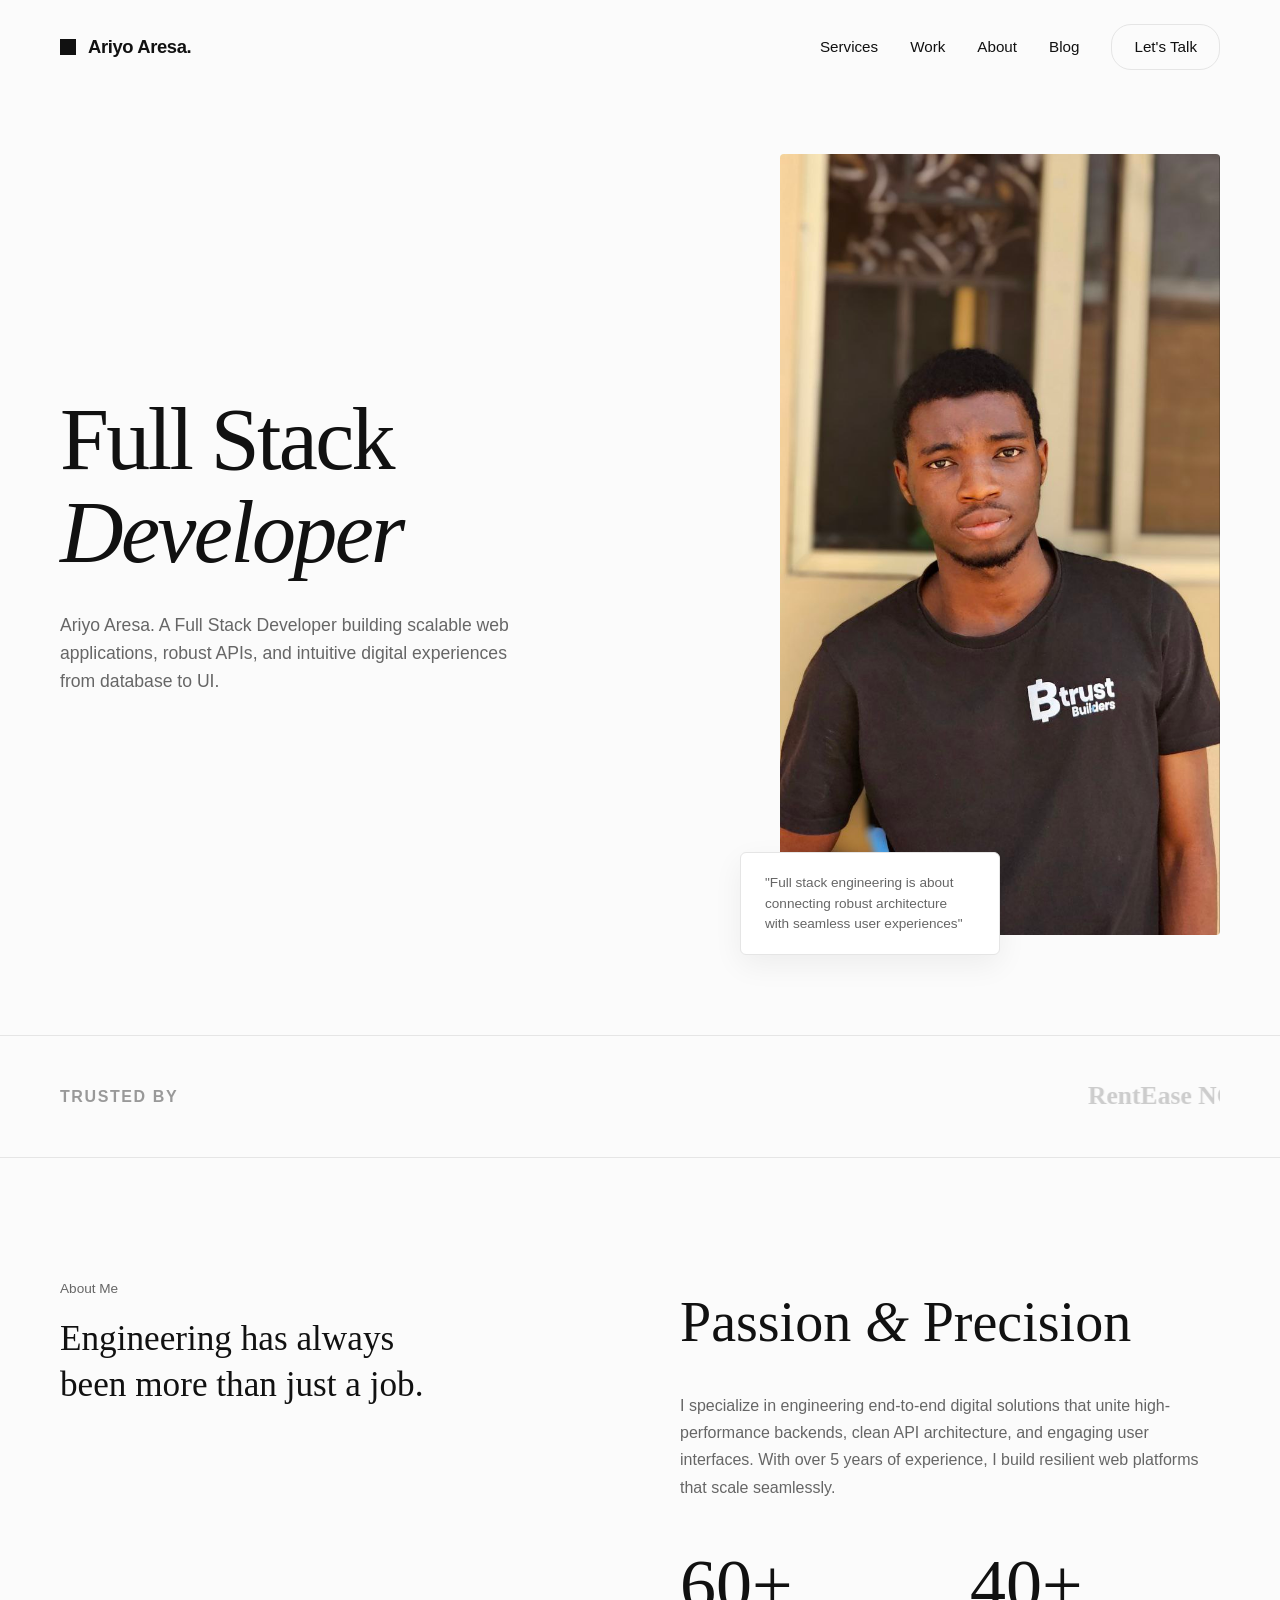
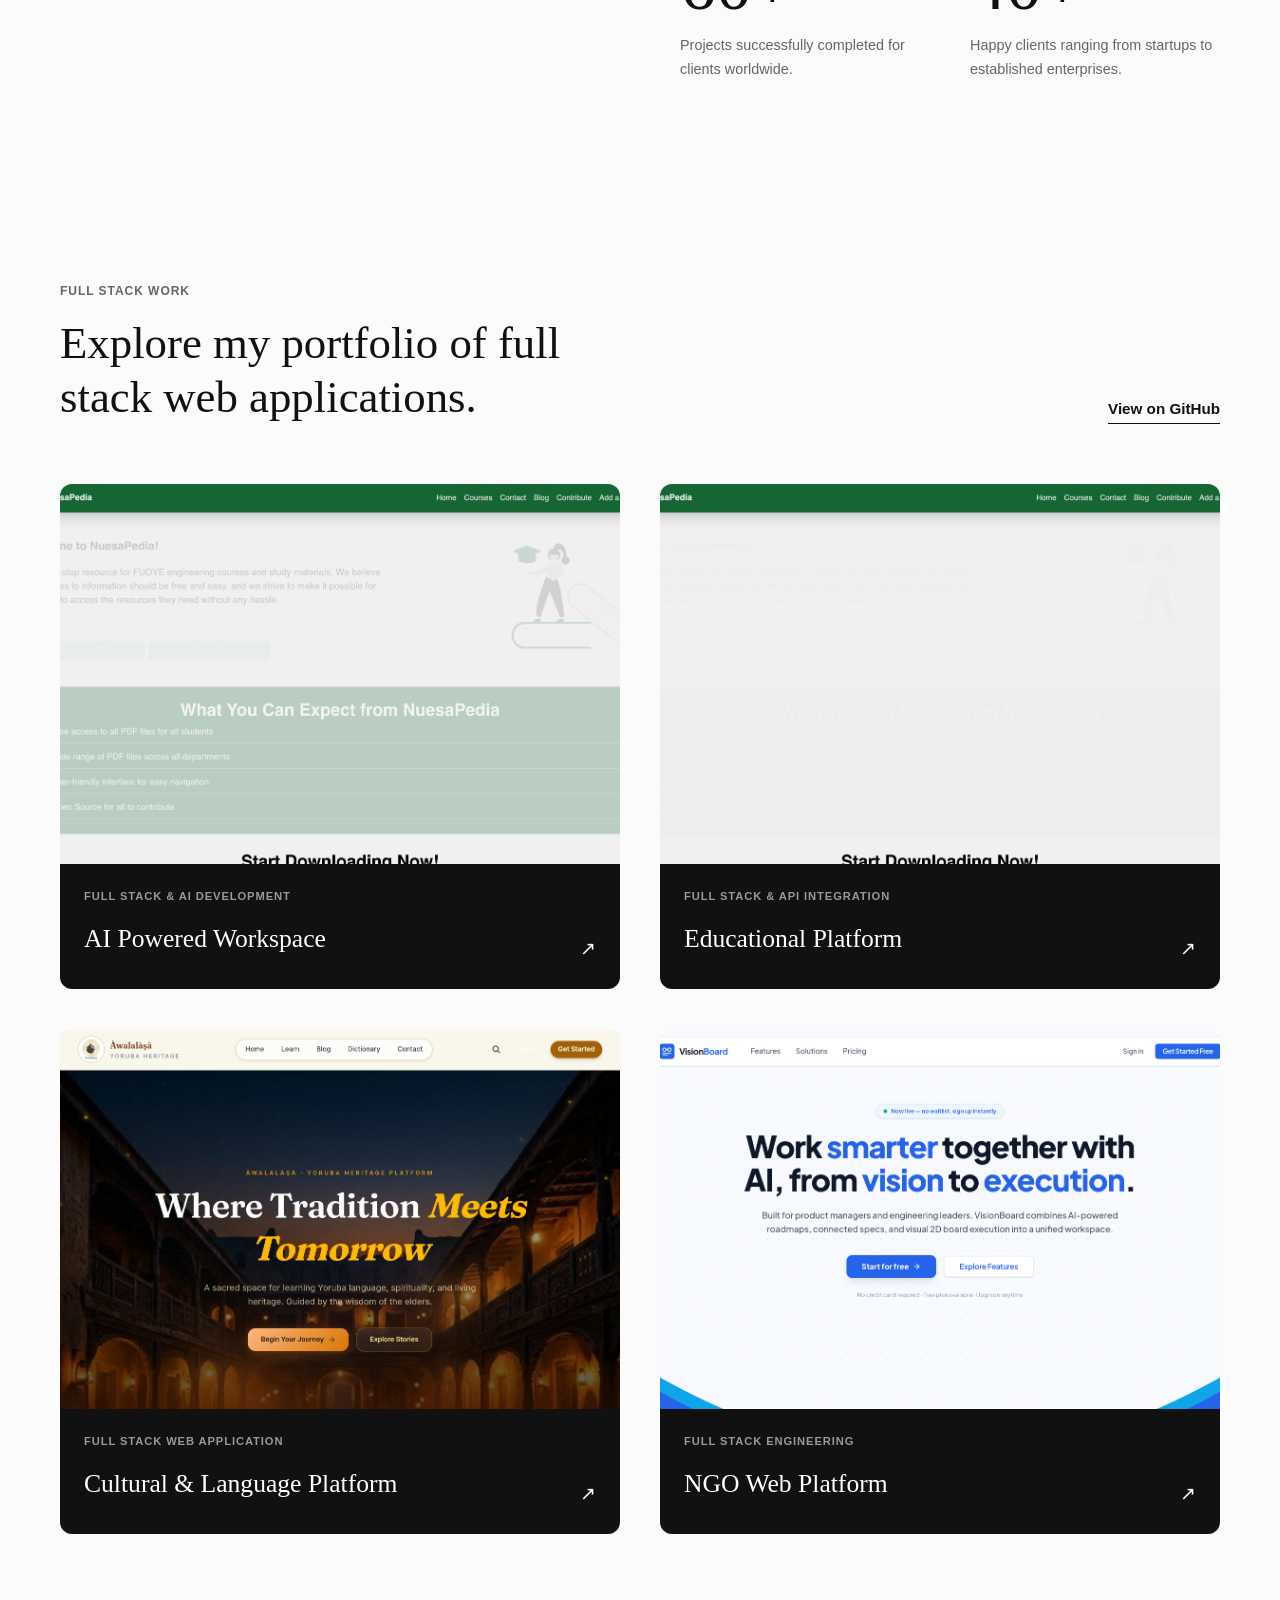
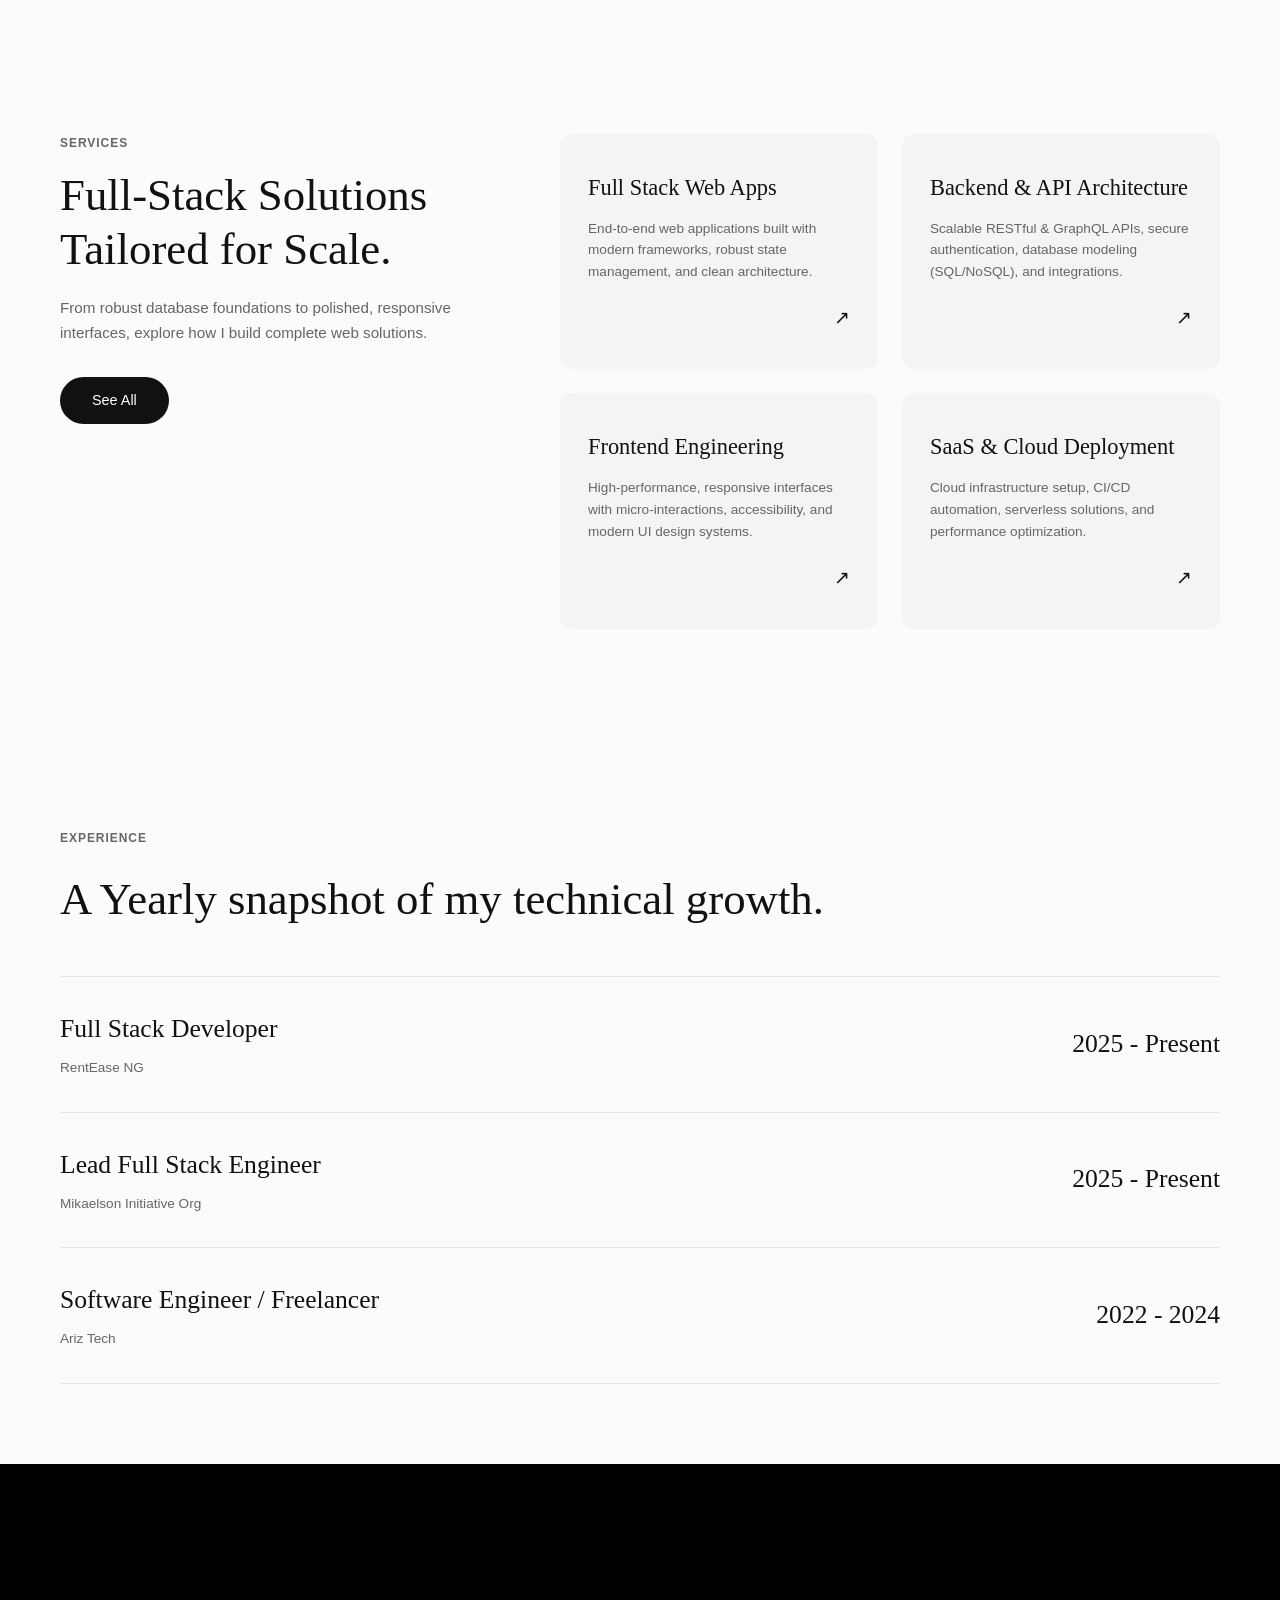
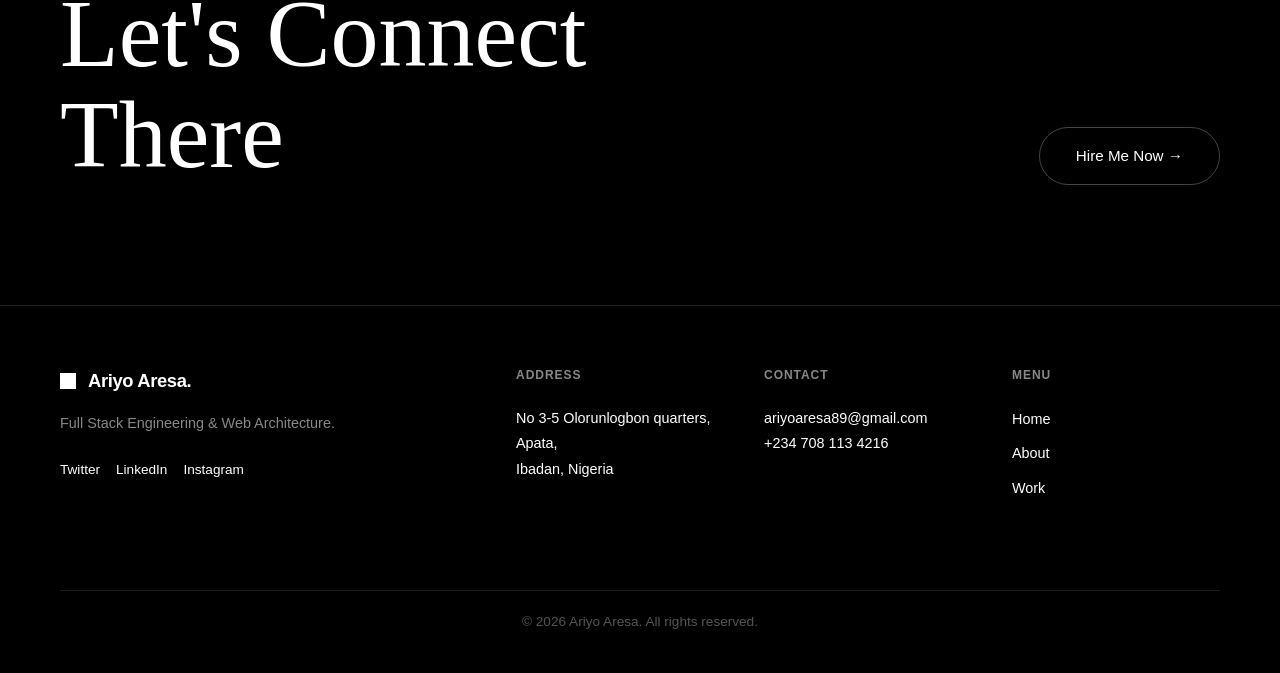
==== commit 1c4a6e1c: "Update index.html" ====
--- a/index.html
+++ b/index.html
@@ -30,7 +30,7 @@
                     <em>Developer</em>
                 </h1>
                 <p class="hero-description">
-                    Ariyo Aresa <span class="wave-emoji"></span>. A Full Stack Developer building scalable web applications, robust APIs, and intuitive digital experiences from database to UI.
+                    Ariyo Aresa. A Full Stack Developer building scalable web applications, robust APIs, and intuitive digital experiences from database to UI.
                 </p>
             </div>
             <div class="hero-image-container">
@@ -44,13 +44,15 @@
         </section>
 
         <section class="trusted-section">
-            <span class="section-label">TRUSTED BY</span>
-            <div class="logos-ticker">
+             <p><span class="section-label">TRUSTED BY</span></p>
+
+            <marquee class="logos-ticker" behavior="scroll" direct="left">
                 <span class="client-logo">RentEase NG</span>
                 <span class="client-logo active">Mikaelson Initiative Org</span>
                 <span class="client-logo">Basecrow</span>
                 <span class="client-logo">OAHS OSA</span>
                 <span class="client-logo">RentEase</span>
+            </marquee>
             </div>
         </section>
 
@@ -90,7 +92,7 @@
             <div class="projects-grid">
                 <article class="project-card">
                     <div class="project-preview">
-                        <img src="images/images 7 (1).png" alt="AI Powered Workspace Preview">
+                        <img src="images/images 7 (2).png" alt="AI Powered Workspace Preview">
                     </div>
                     <div class="project-info">
                         <span class="project-category">FULL STACK & AI DEVELOPMENT</span>
@@ -103,7 +105,7 @@
 
                 <article class="project-card">
                     <div class="project-preview">
-                        <img src="images/images 7 (2).png" alt="Educational Platform Preview">
+                        <img src="images/images 7 (5).png" alt="Educational Platform Preview">
                     </div>
                     <div class="project-info">
                         <span class="project-category">FULL STACK & API INTEGRATION</span>
@@ -129,7 +131,7 @@
 
                 <article class="project-card">
                     <div class="project-preview">
-                        <img src="images/image 4.png" alt="NGO Web Platform Preview">
+                        <img src="images/images 7 (4).png" alt="NGO Web Platform Preview">
                     </div>
                     <div class="project-info">
                         <span class="project-category">FULL STACK ENGINEERING</span>
--- a/styles.css
+++ b/styles.css
@@ -173,7 +173,7 @@
 }
 
 .section-label {
-    font-size: 0.75rem;
+    
     font-weight: 600;
     color: var(--text-light);
     letter-spacing: 0.1em;
@@ -613,4 +613,4 @@
     .footer-grid {
         grid-template-columns: 1fr;
     }
-}+}
